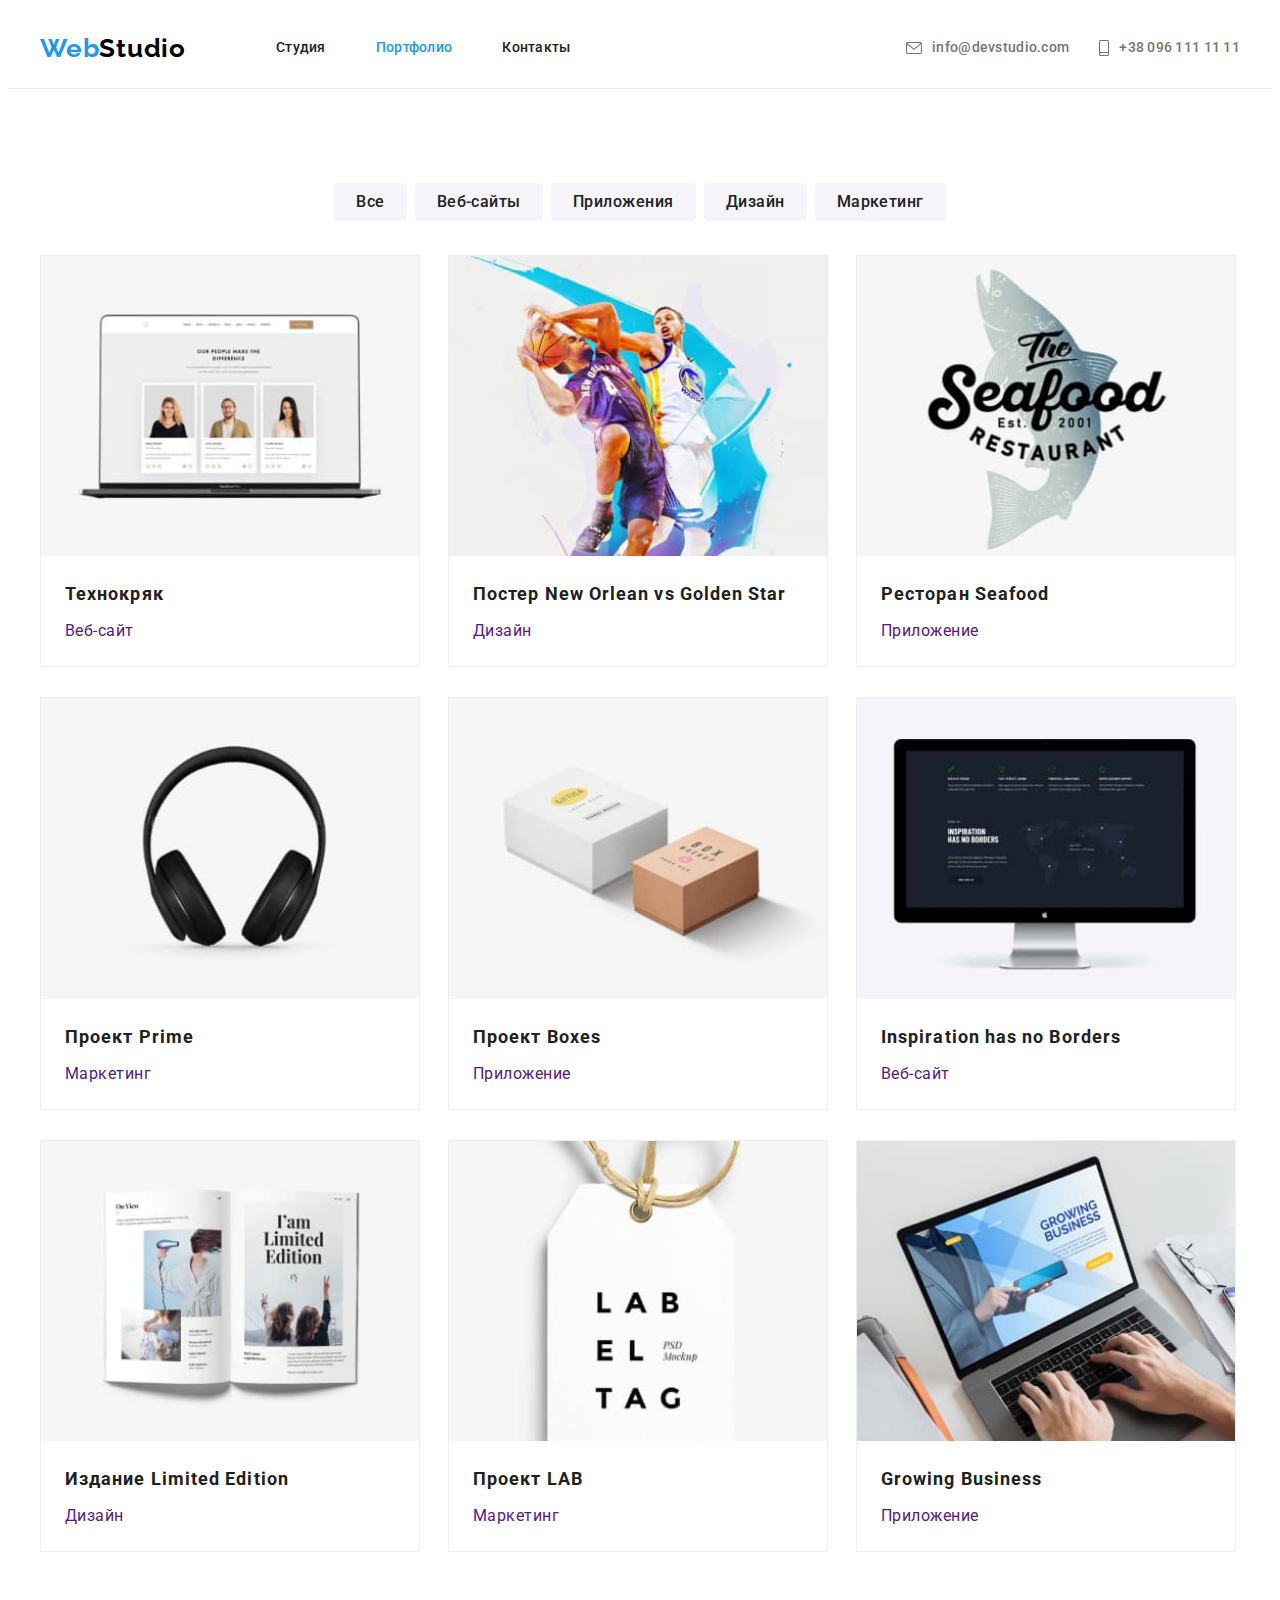
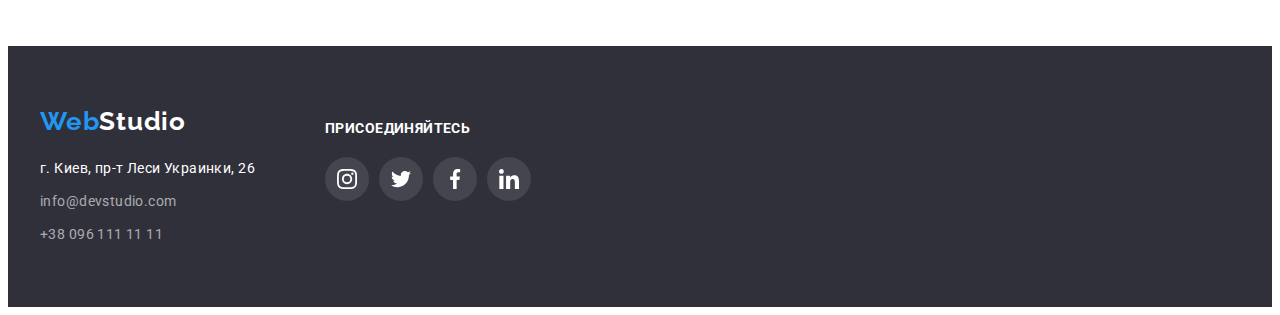
==== portfolio.html @ d2bdb779 "копируем файлы с work 4" ====
<!DOCTYPE html>
<html lang="ru">

<head>
    <meta charset="UTF-8" />
    <meta http-equiv="X-UA-Compatible" content="IE=edge" />
    <meta name="viewport" content="width=device-width, initial-scale=1.0" />
    <title>WebStudio</title>
    <link rel="preconnect" href="https://fonts.googleapis.com">
    <link rel="preconnect" href="https://fonts.gstatic.com" crossorigin>
    <link
        href="https://fonts.googleapis.com/css2?family=Raleway:wght@700&family=Roboto:wght@400;500;700;900&display=swap"
        rel="stylesheet">
    <link rel="stylesheet" href="https://cdnjs.cloudflare.com/ajax/libs/modern-normalize/1.1.0/modern-normalize.min.css"
        integrity="sha512-wpPYUAdjBVSE4KJnH1VR1HeZfpl1ub8YT/NKx4PuQ5NmX2tKuGu6U/JRp5y+Y8XG2tV+wKQpNHVUX03MfMFn9Q=="
        crossorigin="anonymous" referrerpolicy="no-referrer" />
    <link rel="stylesheet" href="./css/styles.css">
</head>
<body>
    <!--Шапка-->
    <header class=header>
        <div class="container header-nav">
            <nav class="nav">
                <!--Логотип-->
                <a class="logo link" href="./index.html" title="Страница сайта WebStudio"><span
                        class="logo-decor">Web</span>Studio</a>
                <!--Постраничная навигация-->
                <ul class="nav-list list">
                    <li class="nav-item">
                        <a class="nav-link link" href="./index.html" title="Студия">Студия</a>
                    </li>
                    <li class="nav-item">
                        <a class="nav-link link curent" href="./portfolio.html" title="Портфолио">Портфолио</a>
                    </li>
                    <li class="nav-item">
                        <a class="nav-link link" href="" title="Контакты">Контакты</a>
                    </li>
                </ul>
            </nav>
            <!--Меню контактов-->
            <ul class="contacts-list list">
                <li class="contact-item">
                    <a href="mailinto:info@devstudio.com" title="E-mail адрес" class="contacts-link link">
                        <svg class="contact-icon" width="16" height="12">
                            <use href="./images/icons.svg#icon-envelope"></use>
                        </svg>
                        info@devstudio.com</a>
                </li>
                <li class="contact-item">
                    <a href="tel:+380961111111" title="Телефон" class="contacts-link link">
                        <svg class="contact-icon" width="10" height="16">
                            <use href="./images/icons.svg#icon-smartphone"></use>
                        </svg>
                        +38 096 111 11 11
                    </a>
                </li>
            </ul>
        </div>
    </header>
    <!--Основной контент-->
    <main>
        <!--Портфолио-->
        <div class="container">
            <section class="section portfolio">
                <h1 class="portfolio-title visually-hidden">Портфолио</h1>
                <ul class="portfolio-list-btns list">
                    <li class="portfolio-item"><button class="portfolio-btn" type="button" aria-label="Все">Все</button></li>
                    <li class="portfolio-item"><button class="portfolio-btn" type="button" aria-label="Веб-сайты">Веб-сайты</button></li>
                    <li class="portfolio-item"><button class="portfolio-btn" type="button" aria-label="Приложения">Приложения</button></li>
                    <li class="portfolio-item"><button class="portfolio-btn" type="button" aria-label="Дизайн">Дизайн</button></li>
                    <li class="portfolio-item"><button class="portfolio-btn" type="button" aria-label="Маркетинг">Маркетинг</button></li>
                </ul>
                <ul class="portfolio-cards list">
                    <li class="portfolio-card-item">
                        <a href="" title="Технокряк" class="portfolio-card-link link">
                            <img class="portfolio-card-img" src="./images/web-site1.jpg" title="открытый ноутбук с интернет сайтом на экране" width="370">
                            <div class="portfolio-card-board">
                                <h2 class="portfolio-card-title">Технокряк</h2>
                                <p class="portfolio-card-desc">Веб-сайт</p>
                            </div>
                        </a>                        
                    </li>
                    <li class="portfolio-card-item">
                        <a href="" title="Постер New Orlean vs Golden Star" class="portfolio-card-link link">
                            <img class="portfolio-card-img" src="./images/design1.jpg" title="два футболиста с мячем" width="370">
                            <div class="portfolio-card-board">
                                <h2 class="portfolio-card-title">Постер New Orlean vs Golden Star</h2>
                                <p class="portfolio-card-desc">Дизайн</p>
                            </div>
                        </a>
                    </li>
                    <li class="portfolio-card-item">
                        <a href="" title="Ресторан Seafood" class="portfolio-card-link link">
                            <img class="portfolio-card-img" src="./images/application1.jpg" title="логотип ресторана на фоне рыбы" width="370">
                            <div class="portfolio-card-board">
                                <h2 class="portfolio-card-title">Ресторан Seafood</h2>
                                <p class="portfolio-card-desc">Приложение</p>
                            </div>
                        </a>
                    </li>
                    <li class="portfolio-card-item">
                        <a href="" title="Ресторан Seafood" class="portfolio-card-link link">
                            <img class="portfolio-card-img" src="./images/marketing1.jpg" title="наушники" width="370">
                            <div class="portfolio-card-board">
                                <h2 class="portfolio-card-title">Проект Prime</h2>
                                <p class="portfolio-card-desc">Маркетинг</p>
                            </div>
                        </a>
                    </li>
                    <li class="portfolio-card-item">
                        <a href="" title="Ресторан Seafood" class="portfolio-card-link link">
                            <img class="portfolio-card-img" src="./images/application2.jpg" title="две коробочки" width="370">
                            <div class="portfolio-card-board">
                                <h2 class="portfolio-card-title">Проект Boxes</h2>
                                <p class="portfolio-card-desc">Приложение</p>
                            </div>
                        </a>
                    </li>
                    <li class="portfolio-card-item">
                        <a href="" title="Ресторан Seafood" class="portfolio-card-link link">
                            <img class="portfolio-card-img" src="./images/web-site2.jpg" title="монитор" width="370">
                            <div class="portfolio-card-board">
                                <h2 class="portfolio-card-title">Inspiration has no Borders</h2>
                                <p class="portfolio-card-desc">Веб-сайт</p>
                            </div>
                        </a>
                    </li>
                    <li class="portfolio-card-item">
                        <a href="" title="Ресторан Seafood" class="portfolio-card-link link">
                            <img class="portfolio-card-img" src="./images/desine2.jpg" title="открытый журнал" width="370">
                            <div class="portfolio-card-board">
                                <h2 class="portfolio-card-title">Издание Limited Edition</h2>
                                <p class="portfolio-card-desc">Дизайн</p>
                            </div>
                        </a>
                    </li>
                    <li class="portfolio-card-item">
                        <a href="" title="Ресторан Seafood" class="portfolio-card-link link">
                            <img class="portfolio-card-img" src="./images/marketing2.jpg" title="бирка с логотипом" width="370">
                            <div class="portfolio-card-board">
                                <h2 class="portfolio-card-title">Проект LAB</h2>
                                <p class="portfolio-card-desc">Маркетинг</p>
                            </div>
                        </a>
                    </li>
                    <li class="portfolio-card-item">
                        <a href="" title="Ресторан Seafood" class="portfolio-card-link link">
                            <img class="portfolio-card-img" src="./images/application3.jpg" title="руки на клавиатуре ноутбука" width="370">
                            <div class="portfolio-card-board">
                                <h2 class="portfolio-card-title">Growing Business</h2>
                                <p class="portfolio-card-desc">Приложение</p>
                            </div>
                        </a>
                    </li>
                </ul>
            </section>
        </div>
    </main>
    <!--Подвал-->
<footer class="footer">
    <div class="container footer-content">
        <div class="footer-content-address">
            <!--Логотип-->
            <a class="logo link" href="./index.html" title="Страница сайта WebStudio"><span
                    class="logo-decor">Web</span>Studio</a>
            <!--Меню контактов-->
            <address class="address">
                <a class="address-map-link link"
                    href="https://www.google.com/maps/place/%D0%B1%D1%83%D0%BB.+%D0%9B%D0%B5%D1%81%D0%B8+%D0%A3%D0%BA%D1%80%D0%B0%D0%B8%D0%BD%D0%BA%D0%B8,+26,+%D0%9A%D0%B8%D0%B5%D0%B2,+%D0%A3%D0%BA%D1%80%D0%B0%D0%B8%D0%BD%D0%B0,+02000/@50.4265841,30.5361971,17z/data=!3m1!4b1!4m5!3m4!1s0x40d4cf0e033ecbe9:0x57a4dffefec77da0!8m2!3d50.4265807!4d30.5383858"
                    title="г. Киев, пр-т Леси Украинки, 26" target="blank" rel="nooperer noreferrer">г. Киев, пр-т Леси
                    Украинки, 26</a>
                <ul class="address-list list">
                    <li class="address-item">
                        <a class="address-link link" href="mailinto:info@devstudio.com"
                            title="E-mail адрес">info@devstudio.com</a>
                    </li>
                    <li class="address-item">
                        <a class="address-link link" href="tel:+380961111111" title="Телефон">+38 096 111 11 11</a>
                    </li>
                </ul>
            </address>
        </div>
        <div class="footer-content-socials">
            <p class="footer-socials-title"><strong>присоединяйтесь</strong></p>
            <ul class="list footer-socials-list">
                <li class="footer-social-item">
                    <a class="footer-social-link link" href="" title="Instagram" target="blank" rel="nooperer noreferrer">
                        <svg class="footer-social-svg" width="20" height="20">
                            <use href="./images/icons.svg#icon-instagram"></use>
                        </svg>
                    </a>
                </li>
                <li class="footer-social-item">
                    <a class="footer-social-link link" href="" title="Twitter" target="blank" rel="nooperer noreferrer">
                        <svg class="footer-social-svg" width="20" height="20">
                            <use href="./images/icons.svg#icon-twitter"></use>
                        </svg>
                    </a>
                </li>
                <li class="footer-social-item">
                    <a class="footer-social-link link" href="" title="Facebook" target="blank" rel="nooperer noreferrer">
                        <svg class="footer-social-svg" width="20" height="20">
                            <use href="./images/icons.svg#icon-facebook"></use>
                        </svg>
                    </a>
                </li>
                <li class="footer-social-item">
                    <a class="footer-social-link link" href="" title="Linkedink" target="blank" rel="nooperer noreferrer">
                        <svg class="footer-social-svg" width="20" height="20">
                            <use href="./images/icons.svg#icon-linkedin"></use>
                        </svg>
                    </a>
                </li>
            </ul>
        </div>
    </div>
</footer>
</body>

</html>
---- css/styles.css ----
:root {
  --color-headlines: #212121;
  --color-headlines-second: #ffffff;
  --color-text: #757575;
  --color-decor: #2196f3;
  --color-decor-second: #188ce8;
  --bg-main: #ffffff;
  --bg-footer: #2f303a;
  --bg-section-decor: #f5f4fa;
  --bg-icon: #afb1b8;
  --font-main: Roboto, sans-serif;
  --font-logo: Raleway, sans-serif;
}
body {
  font-family: var(--font-main);
  color: var(--color-text);
  background-color: var(--bg-main);
}
h1,
h2,
h3,
h4,
h5,
h6 {
  color: var(--color-headlines);
  margin-top: 0;
  margin-bottom: 0;
}
p {
  margin: 0;
}
a {
  text-decoration: none;
}
.list {
  list-style: none;
  margin: 0;
  padding: 0;
}
.link {
  text-decoration: none;
}
.container {
  width: 1200px;
  padding-left: 15px;
  padding-right: 15px;
  margin-right: auto;
  margin-left: auto;
}
.section {
  padding-top: 94px;
  padding-bottom: 94px;
}
.visually-hidden {
  position: absolute;
  width: 1px;
  height: 1px;
  margin: -1px;
  padding: 0;
  overflow: hidden;
  border: 0;
  clip: rect(0 0 0 0);
}

/*---header start---*/
.header {
  border-bottom: 1px solid #ececec;
}
.header-nav {
  display: flex;
  align-items: center;
}
.nav {
  display: flex;
  align-items: center;
  margin-right: auto;
}
.nav,
.contacts-list {
  font-weight: 500;
  font-size: 14px;
  line-height: 1.14;
  letter-spacing: 0.02em;
}
.logo {
  margin-right: 90px;
  font-family: var(--font-logo);
  font-weight: 700;
  font-size: 26px;
  line-height: 1.19;
  letter-spacing: 0.03em;
  color: #000000;
}
.logo > .logo-decor {
  color: var(--color-decor);
}
.nav-list {
  display: flex;
}
.nav-item:not(:last-child) {
  margin-right: 50px;
}
.nav-link {
  display: block;
  padding-top: 32px;
  padding-bottom: 32px;
  text-transform: capitalize;
  color: var(--color-headlines);
}
.contacts-list {
  display: flex;
}
.contact-item:not(:last-child) {
  margin-right: 30px;
}
.contacts-link {
  display: flex;
  align-items: center;
  padding-top: 32px;
  padding-bottom: 32px;
  color: inherit;
}
.contact-icon {
  fill: currentColor;
  margin-right: 10px;
}
.nav-link:hover,
.nav-link:focus,
.contacts-link:hover,
.contacts-link:focus {
  color: var(--color-decor);
}
.nav-link.curent {
  color: var(--color-decor);
}
/*hero*/
.hero {
  max-width: 1600px;
  max-height: 600px;
  margin-right: auto;
  margin-left: auto;
  padding: 200px 0;
  text-align: center;
  background-color: var(--bg-footer);
  background-image: linear-gradient(
      rgba(47, 48, 58, 0.4),
      rgba(47, 48, 58, 0.4)
    ),
    url(../images/img-hero.jpg);
  background-repeat: no-repeat;
  background-position: center;
  background-size: cover;
}
.hero-title {
  max-width: 696px;
  margin-right: auto;
  margin-left: auto;
  margin-bottom: 30px;
  font-weight: 900;
  font-size: 44px;
  line-height: 1.36;
  text-align: center;
  letter-spacing: 0.06em;
  text-transform: uppercase;
  color: var(--color-headlines-second);
}
.hero-btn {
  padding: 10px 32px;
  border: none;
  border-radius: 4px;
  font-family: inherit;
  font-weight: 700;
  font-size: 16px;
  text-align: center;
  letter-spacing: 0.06em;
  color: var(--color-headlines-second);
  background-color: var(--color-decor);
  cursor: pointer;
}
.hero-btn:hover,
.hero-btn:focus {
  background-color: var(--color-decor-second);
  filter: drop-shadow(0px 4px 4px rgba(0, 0, 0, 0.25));
}
/*---header end---*/

/*----main start---*/
/*Specials*/

.special-list {
  display: flex;
  flex-wrap: wrap;
  margin: -15px;
}
.special-item {
  flex-basis: calc((100% - 4 * 30px) / 4);
  margin: 15px;
}
.specials-icon {
  display: flex;
  width: 100%;
  margin-bottom: 30px;
}
.special-title {
  margin-bottom: 10px;
  font-weight: 700;
  font-size: 14px;
  line-height: 1.14;
  letter-spacing: 0.03em;
  text-transform: uppercase;
}
.special-text {
  font-size: 14px;
  line-height: 1.71;
  letter-spacing: 0.03em;
}
/*services */
.services.section {
  padding-top: 0;
}
.services-title {
  margin-bottom: 50px;
  font-weight: 700;
  font-size: 36px;
  line-height: 1.17;
  text-align: center;
  letter-spacing: 0.03em;
}
.services-list {
  display: flex;
  flex-wrap: wrap;
  margin: -15px;
}
.services-item {
  flex-basis: calc((100% - 3 * 30px) / 3);
  margin: 15px;
}
.services-img {
  display: block;
}
/*team*/
.team {
  background-color: var(--bg-section-decor);
}
.team-title {
  margin-bottom: 50px;
  font-weight: 700;
  font-size: 36px;
  line-height: 1.16;
  text-align: center;
  letter-spacing: 0.03em;
}
.team-list {
  display: flex;
  flex-wrap: wrap;
  margin: -15px;
}
.team-card {
  flex-basis: calc((100% - 4 * 30px) / 4);
  margin: 15px;
  background-color: var(--bg-main);
  box-shadow: 0px 1px 3px rgba(0, 0, 0, 0.12), 0px 1px 1px rgba(0, 0, 0, 0.14),
    0px 2px 1px rgba(0, 0, 0, 0.2);
  border-radius: 0px 0px 4px 4px;
}
.team-board {
  padding-top: 30px;
  padding-bottom: 16px;
}
.team-img {
  display: block;
}
.team-member {
  margin-bottom: 10px;
  font-weight: 500;
  font-size: 16px;
  line-height: 1.19;
  text-align: center;
  letter-spacing: 0.03em;
}
.team-desc {
  font-size: 16px;
  line-height: 1.19;
  text-align: center;
  letter-spacing: 0.03em;
}
.team-icons {
  display: flex;
  margin-bottom: 30px;
  justify-content: center;
  align-items: center;
}
.team-item {
  margin: 0 5px;
  height: 44px;
  width: 44px;
}
.team-icons-link {
  display: flex;
  width: 100%;
  height: 100%;
  justify-content: center;
  align-items: center;
  border-radius: 50%;
  color: var(--bg-icon);
}
.team-svg {
  display: flex;
  fill: currentColor;
}
.team-icons-link:hover,
.team-icons-link:focus {
  background-color: var(--color-decor);
  color: var(--bg-main);
}
/*Clients*/
.clients-title {
  margin-bottom: 50px;
  font-family: var(--font-main);
  font-weight: 700;
  font-size: 36px;
  line-height: 1.17;
  text-align: center;
  letter-spacing: 0.03em;
  color: var(--color-headlines);
}
.clients-list {
  display: flex;
  flex-wrap: wrap;
  margin: 0 -15px -15px;
}
.client-item {
  flex-basis: calc((100% - 6 * 32px) / 6);
  margin: 0 15px 15px;
}
.client-link {
  display: flex;
  width: 100%;
  padding: 16px 0;
  justify-content: center;
  color: var(--bg-icon);
  border: 1px solid var(--bg-icon);
  border-radius: 4px;
}
.client-link:hover,
.client-link:focus {
  color: var(--color-decor);
  border-color: var(--color-decor);
}
.client-svg {
  fill: currentColor;
}
/*---main end---*/

/*---footer start---*/
.footer {
  background-color: var(--bg-footer);
}
.footer-content {
  display: flex;
}
.footer-content-address {
  margin-top: 60px;
  margin-bottom: 60px;
  margin-right: 70px;
}
.footer-content-socials {
  margin-top: 72px;
  margin-bottom: 100px;
}
.footer .logo {
  display: block;
  margin-right: 0;
  margin-bottom: 20px;
  color: var(--color-headlines-second);
}
.address {
  font-style: normal;
  font-size: 14px;
  line-height: 1.71;
  letter-spacing: 0.03em;
}
.address-map-link {
  display: block;
  margin-bottom: 9px;
  color: var(--color-headlines-second);
}
.address-item:not(:last-child) {
  margin-bottom: 9px;
}
.address-link {
  color: rgba(255, 255, 255, 0.6);
}
.address-map-link:hover,
.address-map-link:focus,
.address-link:hover,
.address-link:focus {
  color: var(--color-decor);
}
.footer-socials-title {
  margin-bottom: 20px;
}
.footer-socials-title > strong {
  margin-bottom: 20px;
  font-family: var(--font-main);
  font-weight: 700;
  font-size: 14px;
  line-height: 1.14;
  letter-spacing: 0.03em;
  text-transform: uppercase;
  color: var(--color-headlines-second);
}
.footer-socials-list {
  display: flex;
  margin: 0 -5px;
}
.footer-social-item {
  width: 44px;
  height: 44px;
  margin: 0 5px;
}
.footer-social-link {
  display: flex;
  width: 100%;
  height: 100%;
  justify-content: center;
  align-items: center;
  color: var(--bg-main);
  border-radius: 50%;
  background-color: rgba(255, 255, 255, 0.1);
}
.footer-social-link:hover,
.footer-social-link:focus {
  background-color: var(--color-decor);
}
.footer-social-svg {
  fill: currentColor;
}
/*--footer end**/

/*PORTFOLIO style*/
.portfolio-list-btns {
  display: flex;
  justify-content: center;
  margin-bottom: 34px;
  font-family: inherit;
}
.portfolio-item:not(:last-child) {
  margin-right: 8px;
}
.portfolio-btn {
  padding: 6px 22px;
  border-radius: 4px;
  border: none;
  font-family: inherit;
  font-weight: 500;
  font-size: 16px;
  line-height: 1.63;
  text-align: center;
  letter-spacing: 0.03em;
  color: var(--color-headlines);
  background-color: var(--bg-section-decor);
  cursor: pointer;
}
.portfolio-btn:hover,
.portfolio-btn:focus {
  color: var(--color-headlines-second);
  background-color: var(--color-decor);
  box-shadow: 0px 3px 1px rgba(0, 0, 0, 0.1), 0px 1px 2px rgba(0, 0, 0, 0.08),
    0px 2px 2px rgba(0, 0, 0, 0.12);
}
.portfolio-cards {
  display: flex;
  flex-wrap: wrap;
  margin: -15px;
}
.portfolio-card-item {
  flex-basis: calc((100% - 3 * 32px) / 3);
  margin: 15px;
}
.portfolio-card-link {
  display: block;
  width: 100%;
  border: 1px solid #eeeeee;
  background-color: var(--bg-main);
}
.portfolio-card-link:hover,
.portfolio-card-link:focus {
  box-shadow: 0px 1px 1px rgba(0, 0, 0, 0.12), 0px 4px 4px rgba(0, 0, 0, 0.06),
    1px 4px 6px rgba(0, 0, 0, 0.16);
  cursor: pointer;
}
.portfolio-card-img {
  display: block;
  width: 100%;
}
.portfolio-card-board {
  padding: 20px 24px;
}
.portfolio-card-title {
  margin-bottom: 4px;
  font-weight: 700;
  font-size: 18px;
  line-height: 2;
  letter-spacing: 0.06em;
}
.portfolio-card-desc {
  font-size: 16px;
  line-height: 1.87;
  letter-spacing: 0.03em;
}
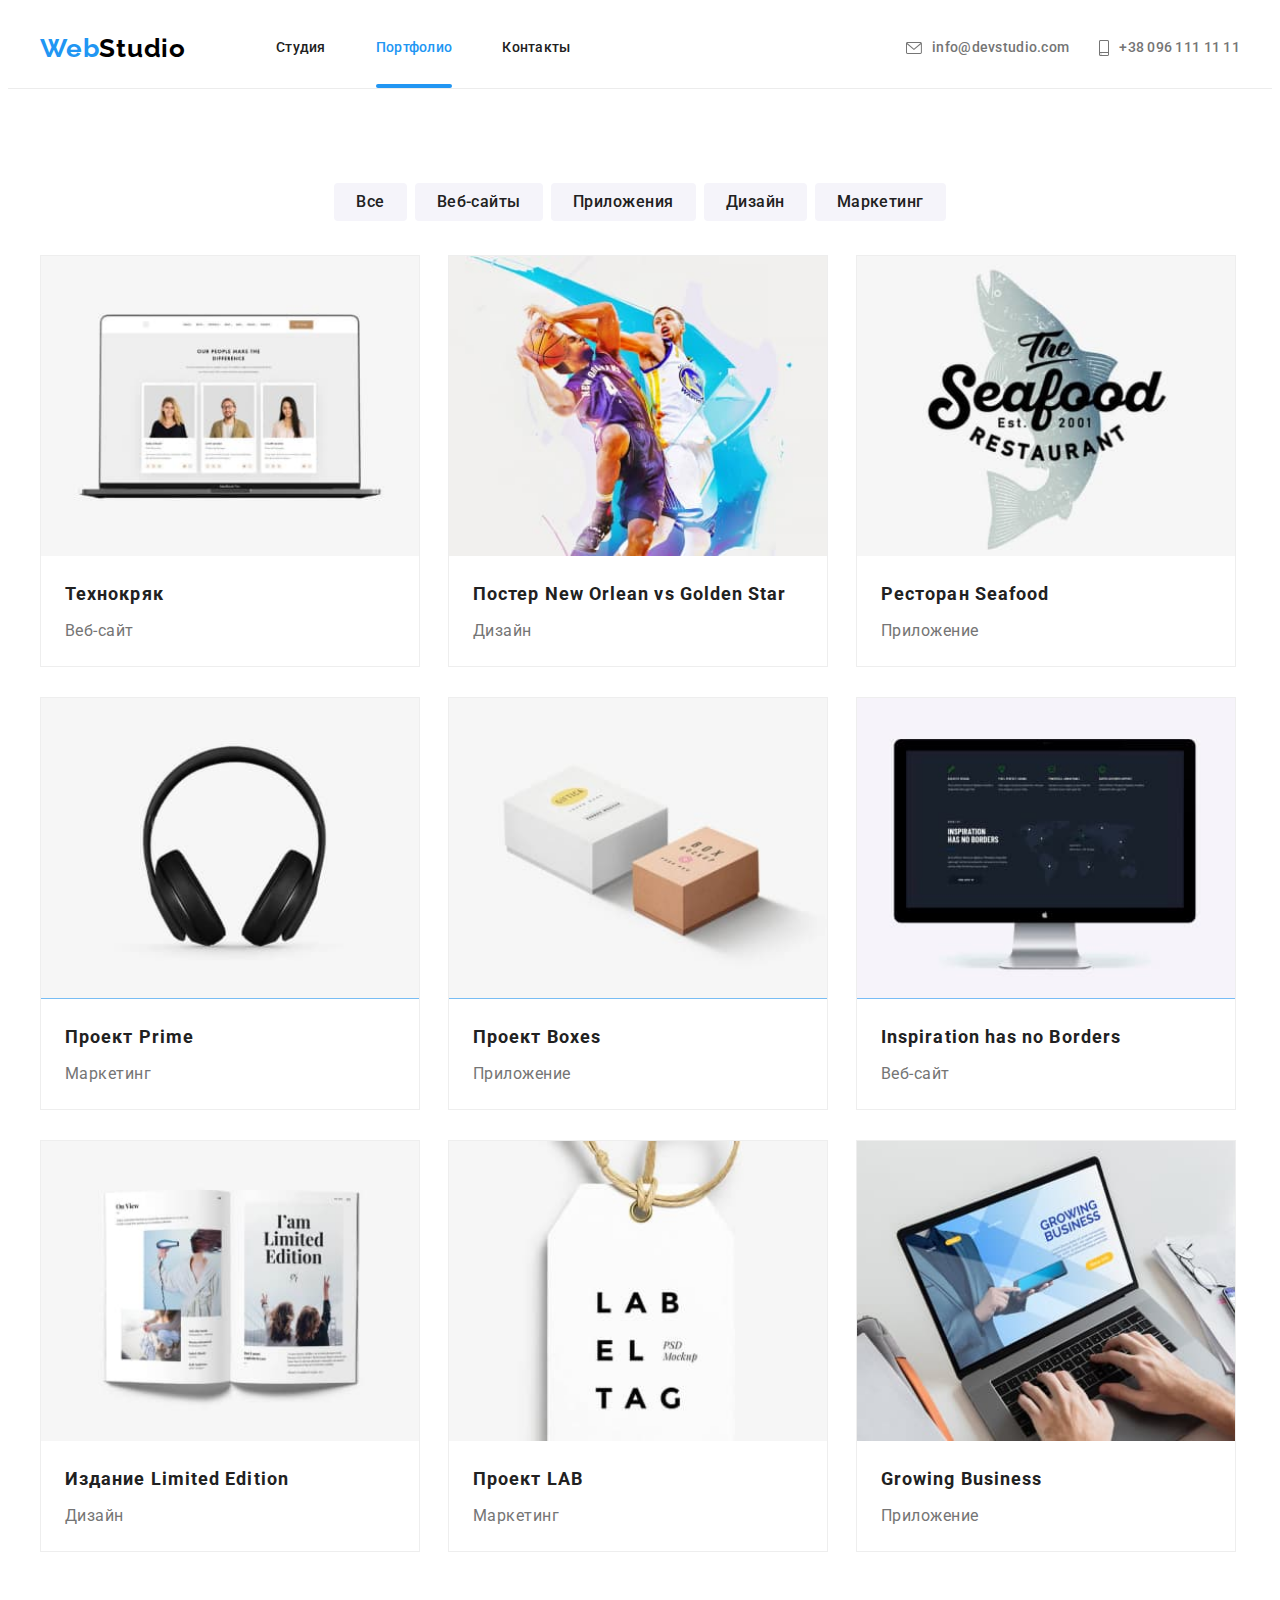
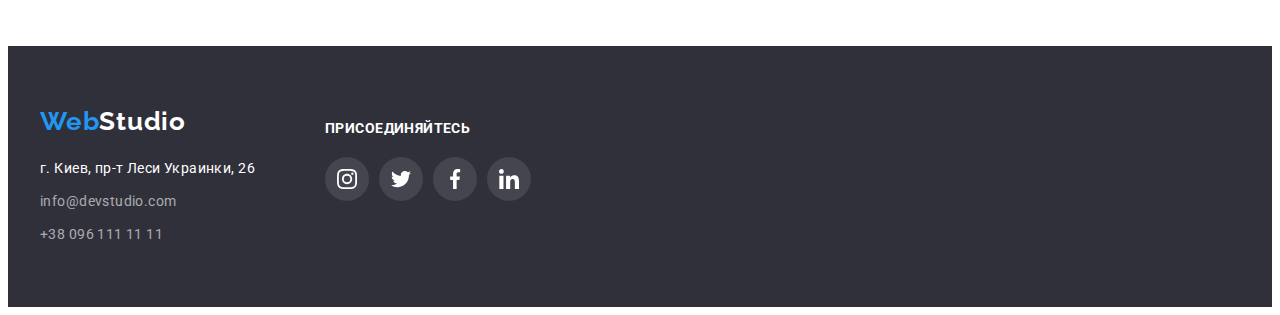
==== commit da4478d3: "добавляем оверлей карточкам портфолио" ====
--- a/portfolio.html
+++ b/portfolio.html
@@ -73,7 +73,15 @@
                 <ul class="portfolio-cards list">
                     <li class="portfolio-card-item">
                         <a href="" title="Технокряк" class="portfolio-card-link link">
-                            <img class="portfolio-card-img" src="./images/web-site1.jpg" title="открытый ноутбук с интернет сайтом на экране" width="370">
+                            <div class="portfolio-card-action">
+                                <img class="portfolio-card-img" src="./images/web-site1.jpg" title="открытый ноутбук с интернет сайтом на экране" width="370">
+                                <div class="portfolio-card-overlay">
+                                    <p class="portfolio-card-description">
+                                        Технокряк это современная площадка распространения коронавируса. Компании используют эту платформу для цифрового
+                                        шпионажа и атак на защищённые сервера конкурентов.
+                                    </p>
+                                </div>
+                            </div>
                             <div class="portfolio-card-board">
                                 <h2 class="portfolio-card-title">Технокряк</h2>
                                 <p class="portfolio-card-desc">Веб-сайт</p>
@@ -82,7 +90,16 @@
                     </li>
                     <li class="portfolio-card-item">
                         <a href="" title="Постер New Orlean vs Golden Star" class="portfolio-card-link link">
-                            <img class="portfolio-card-img" src="./images/design1.jpg" title="два футболиста с мячем" width="370">
+                            <div class="portfolio-card-action">
+                                <img class="portfolio-card-img" src="./images/design1.jpg" title="два футболиста с мячем" width="370">
+                                <div class="portfolio-card-overlay">
+                                    <p class="portfolio-card-description">
+                                        Технокряк это современная площадка распространения коронавируса. Компании используют эту платформу для
+                                        цифрового
+                                        шпионажа и атак на защищённые сервера конкурентов.
+                                    </p>
+                                </div>
+                            </div>
                             <div class="portfolio-card-board">
                                 <h2 class="portfolio-card-title">Постер New Orlean vs Golden Star</h2>
                                 <p class="portfolio-card-desc">Дизайн</p>
@@ -91,7 +108,16 @@
                     </li>
                     <li class="portfolio-card-item">
                         <a href="" title="Ресторан Seafood" class="portfolio-card-link link">
-                            <img class="portfolio-card-img" src="./images/application1.jpg" title="логотип ресторана на фоне рыбы" width="370">
+                            <div class="portfolio-card-action">
+                                <img class="portfolio-card-img" src="./images/application1.jpg" title="логотип ресторана на фоне рыбы" width="370">
+                                <div class="portfolio-card-overlay">
+                                    <p class="portfolio-card-description">
+                                        Технокряк это современная площадка распространения коронавируса. Компании используют эту платформу для
+                                        цифрового
+                                        шпионажа и атак на защищённые сервера конкурентов.
+                                    </p>
+                                </div>
+                            </div>
                             <div class="portfolio-card-board">
                                 <h2 class="portfolio-card-title">Ресторан Seafood</h2>
                                 <p class="portfolio-card-desc">Приложение</p>
@@ -100,7 +126,16 @@
                     </li>
                     <li class="portfolio-card-item">
                         <a href="" title="Ресторан Seafood" class="portfolio-card-link link">
-                            <img class="portfolio-card-img" src="./images/marketing1.jpg" title="наушники" width="370">
+                            <div class="portfolio-card-action">
+                                <img class="portfolio-card-img" src="./images/marketing1.jpg" title="наушники" width="370">
+                                <div class="portfolio-card-overlay">
+                                    <p class="portfolio-card-description">
+                                        Технокряк это современная площадка распространения коронавируса. Компании используют эту платформу для
+                                        цифрового
+                                        шпионажа и атак на защищённые сервера конкурентов.
+                                    </p>
+                                </div>
+                            </div>
                             <div class="portfolio-card-board">
                                 <h2 class="portfolio-card-title">Проект Prime</h2>
                                 <p class="portfolio-card-desc">Маркетинг</p>
@@ -109,7 +144,16 @@
                     </li>
                     <li class="portfolio-card-item">
                         <a href="" title="Ресторан Seafood" class="portfolio-card-link link">
-                            <img class="portfolio-card-img" src="./images/application2.jpg" title="две коробочки" width="370">
+                            <div class="portfolio-card-action">
+                                <img class="portfolio-card-img" src="./images/application2.jpg" title="две коробочки" width="370">
+                                <div class="portfolio-card-overlay">
+                                    <p class="portfolio-card-description">
+                                        Технокряк это современная площадка распространения коронавируса. Компании используют эту платформу для
+                                        цифрового
+                                        шпионажа и атак на защищённые сервера конкурентов.
+                                    </p>
+                                </div>
+                            </div>
                             <div class="portfolio-card-board">
                                 <h2 class="portfolio-card-title">Проект Boxes</h2>
                                 <p class="portfolio-card-desc">Приложение</p>
@@ -118,7 +162,16 @@
                     </li>
                     <li class="portfolio-card-item">
                         <a href="" title="Ресторан Seafood" class="portfolio-card-link link">
-                            <img class="portfolio-card-img" src="./images/web-site2.jpg" title="монитор" width="370">
+                            <div class="portfolio-card-action">
+                                <img class="portfolio-card-img" src="./images/web-site2.jpg" title="монитор" width="370">
+                                <div class="portfolio-card-overlay">
+                                    <p class="portfolio-card-description">
+                                        Технокряк это современная площадка распространения коронавируса. Компании используют эту платформу для
+                                        цифрового
+                                        шпионажа и атак на защищённые сервера конкурентов.
+                                    </p>
+                                </div>
+                            </div>
                             <div class="portfolio-card-board">
                                 <h2 class="portfolio-card-title">Inspiration has no Borders</h2>
                                 <p class="portfolio-card-desc">Веб-сайт</p>
@@ -127,7 +180,16 @@
                     </li>
                     <li class="portfolio-card-item">
                         <a href="" title="Ресторан Seafood" class="portfolio-card-link link">
-                            <img class="portfolio-card-img" src="./images/desine2.jpg" title="открытый журнал" width="370">
+                            <div class="portfolio-card-action">
+                                <img class="portfolio-card-img" src="./images/desine2.jpg" title="открытый журнал" width="370">
+                                <div class="portfolio-card-overlay">
+                                    <p class="portfolio-card-description">
+                                        Технокряк это современная площадка распространения коронавируса. Компании используют эту платформу для
+                                        цифрового
+                                        шпионажа и атак на защищённые сервера конкурентов.
+                                    </p>
+                                </div>
+                            </div>
                             <div class="portfolio-card-board">
                                 <h2 class="portfolio-card-title">Издание Limited Edition</h2>
                                 <p class="portfolio-card-desc">Дизайн</p>
@@ -136,7 +198,16 @@
                     </li>
                     <li class="portfolio-card-item">
                         <a href="" title="Ресторан Seafood" class="portfolio-card-link link">
-                            <img class="portfolio-card-img" src="./images/marketing2.jpg" title="бирка с логотипом" width="370">
+                            <div class="portfolio-card-action">
+                                <img class="portfolio-card-img" src="./images/marketing2.jpg" title="бирка с логотипом" width="370">
+                                <div class="portfolio-card-overlay">
+                                    <p class="portfolio-card-description">
+                                        Технокряк это современная площадка распространения коронавируса. Компании используют эту платформу для
+                                        цифрового
+                                        шпионажа и атак на защищённые сервера конкурентов.
+                                    </p>
+                                </div>
+                            </div>
                             <div class="portfolio-card-board">
                                 <h2 class="portfolio-card-title">Проект LAB</h2>
                                 <p class="portfolio-card-desc">Маркетинг</p>
@@ -145,7 +216,16 @@
                     </li>
                     <li class="portfolio-card-item">
                         <a href="" title="Ресторан Seafood" class="portfolio-card-link link">
-                            <img class="portfolio-card-img" src="./images/application3.jpg" title="руки на клавиатуре ноутбука" width="370">
+                            <div class="portfolio-card-action">
+                                <img class="portfolio-card-img" src="./images/application3.jpg" title="руки на клавиатуре ноутбука" width="370">
+                                <div class="portfolio-card-overlay">
+                                    <p class="portfolio-card-description">
+                                        Технокряк это современная площадка распространения коронавируса. Компании используют эту платформу для
+                                        цифрового
+                                        шпионажа и атак на защищённые сервера конкурентов.
+                                    </p>
+                                </div>
+                            </div>
                             <div class="portfolio-card-board">
                                 <h2 class="portfolio-card-title">Growing Business</h2>
                                 <p class="portfolio-card-desc">Приложение</p>
--- a/css/styles.css
+++ b/css/styles.css
@@ -10,6 +10,7 @@
   --bg-icon: #afb1b8;
   --font-main: Roboto, sans-serif;
   --font-logo: Raleway, sans-serif;
+  --timing-function: cubic-bezier(0.4, 0, 0.2, 1);
 }
 body {
   font-family: var(--font-main);
@@ -29,9 +30,6 @@
 p {
   margin: 0;
 }
-a {
-  text-decoration: none;
-}
 .list {
   list-style: none;
   margin: 0;
@@ -132,6 +130,17 @@
 }
 .nav-link.curent {
   color: var(--color-decor);
+  position: relative;
+}
+.nav-link.curent::after {
+  content: "";
+  position: absolute;
+  bottom: 0;
+  left: 0;
+  width: 100%;
+  height: 4px;
+  border-radius: 2px;
+  background-color: var(--color-decor);
 }
 /*hero*/
 .hero {
@@ -232,11 +241,28 @@
   margin: -15px;
 }
 .services-item {
+  position: relative;
   flex-basis: calc((100% - 3 * 30px) / 3);
   margin: 15px;
 }
 .services-img {
   display: block;
+}
+.services-caption {
+  position: absolute;
+  bottom: 0;
+  left: 0;
+  width: 100%;
+  padding: 27px 0;
+  font-family: var(--font-main);
+  font-weight: 700;
+  font-size: 14px;
+  line-height: 1.14;
+  text-align: center;
+  letter-spacing: 0.03em;
+  text-transform: uppercase;
+  color: var(--bg-main);
+  background-color: rgba(47, 48, 58, 0.8);
 }
 /*team*/
 .team {
@@ -478,7 +504,11 @@
   flex-basis: calc((100% - 3 * 32px) / 3);
   margin: 15px;
 }
+.portfolio-card-item:hover .portfolio-card-overlay {
+  transform: translateY(0);
+}
 .portfolio-card-link {
+  position: relative;
   display: block;
   width: 100%;
   border: 1px solid #eeeeee;
@@ -490,10 +520,34 @@
     1px 4px 6px rgba(0, 0, 0, 0.16);
   cursor: pointer;
 }
+.portfolio-card-action {
+  position: relative;
+  overflow: hidden;
+}
 .portfolio-card-img {
   display: block;
   width: 100%;
 }
+.portfolio-card-overlay {
+  position: absolute;
+  top: 0;
+  left: 0;
+  width: 100%;
+  height: 100%;
+  background-color: rgba(33, 150, 243, 0.9);
+  transform: translateY(100%);
+  transition: transform 250ms var(--timing-function);
+}
+.portfolio-card-description {
+  position: absolute;
+  top: 50%;
+  left: 50%;
+  width: 100%;
+  transform: translate(-50%, -50%);
+  padding: 0 24px;
+  color: var(--bg-main);
+}
+
 .portfolio-card-board {
   padding: 20px 24px;
 }
@@ -508,4 +562,5 @@
   font-size: 16px;
   line-height: 1.87;
   letter-spacing: 0.03em;
-}
+  color: var(--color-text);
+}
